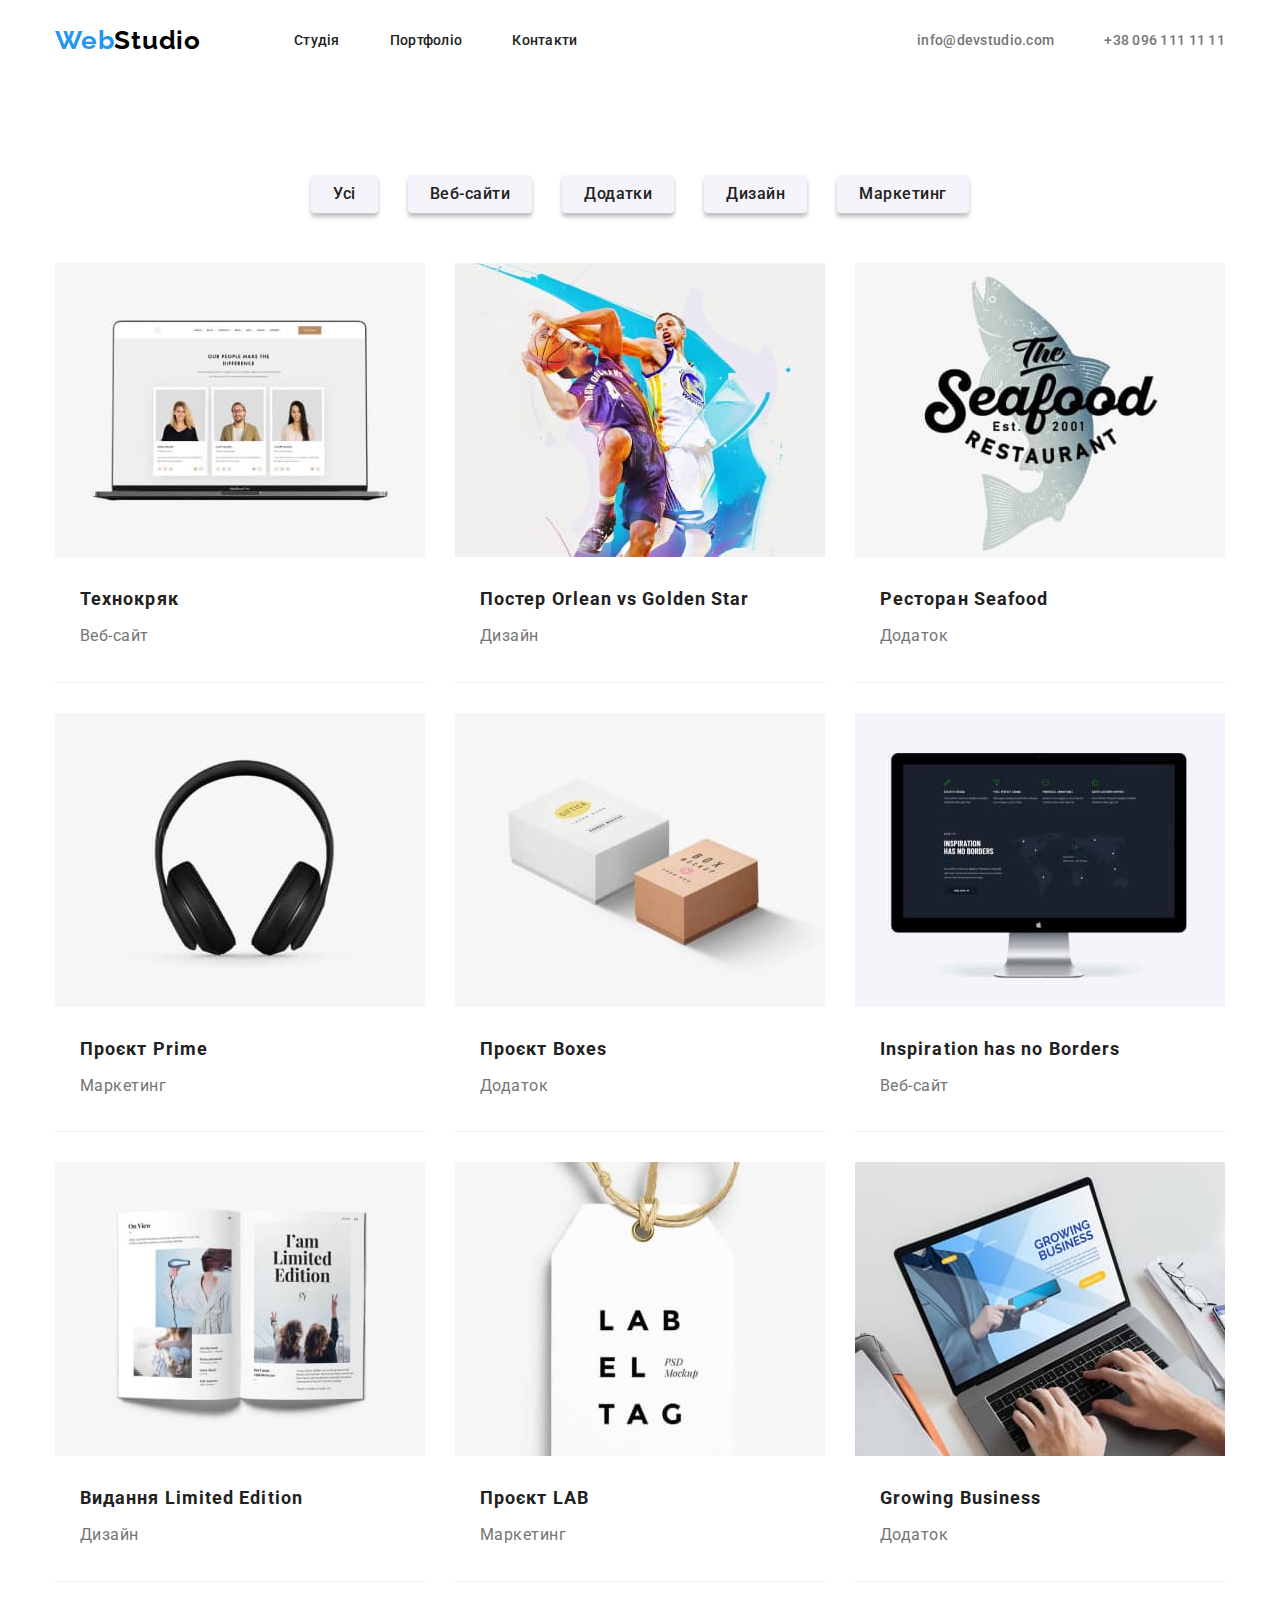
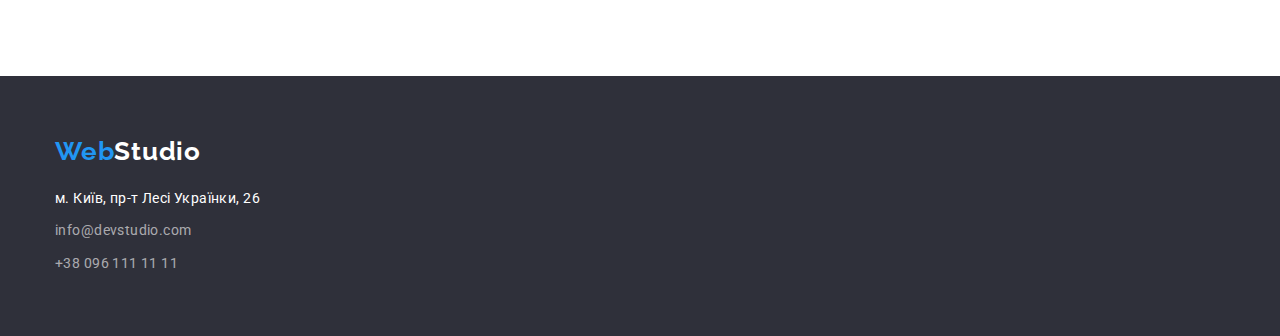
==== portfolio.html @ 8e923740 "Отступы и позиционирование" ====
<!DOCTYPE html>
<html lang="uk">
<head>
    <meta charset="UTF-8">
    <meta http-equiv="X-UA-Compatible" content="IE=edge">
    <meta name="viewport" content="width=device-width, initial-scale=1.0">
    <title>Портфоліо</title>
    <link href="https://fonts.googleapis.com/css2?family=Raleway:wght@700&family=Roboto:wght@400;500;700;900&display=swap"
        rel="stylesheet">
    <link rel="stylesheet" href="https://cdnjs.cloudflare.com/ajax/libs/modern-normalize/1.0.0/modern-normalize.min.css"/>
    <link rel="stylesheet" href="./css/styles.css">
</head>
<body>
<!-- шапка сайту -->
<header>
    <div class="container main-nav">
        <nav class="main-nav">
            <a class="logo" href="./index.html" lang="en"><span class="logo-accent">Web</span>Studio</a>
            <ul class="site-nav list">
                <li class="item"><a class="link" href="./index.html">Студія</a></li>
                <li class="item"><a class="link" href="./portfolio.html">Портфоліо</a></li>
                <li class="item"><a class="link" href="#">Контакти</a></li>
            </ul>
        </nav>
        <ul class="contact-nav list">
            <li class="item">
                <a class="link" href="mailto:info@devstudio.com">info@devstudio.com</a>
            </li>
            <li class="item">
                <a class="link" href="tel:+380961111111">+38 096 111 11 11</a>
            </li>
        </ul>
    </div>
</header>

<main>

<!-- Секція портфоліо -->

    <!-- перша секция - кнопки - портфоліо-->
<section class="section">
<div class="container">
    <h1 class="visually-hidden">Портфоліо</h1>
    <ul class="list portfolio">
        <li class="filter-item"><button class="button" type="button">Усі</button></li>
        <li class="filter-item"><button class="button" type="button">Веб-сайти</button></li>
        <li class="filter-item"><button class="button" type="button">Додатки</button></li>
        <li class="filter-item"><button class="button" type="button">Дизайн</button></li>
        <li class="filter-item"><button class="button" type="button">Маркетинг</button></li>
    </ul>
    <ul class="card list">
        <li class="poster">
            <img src="./images/technocryak.jpg" alt="Сайт Технокряк" width="370">
            <h3 class="poster-title">Технокряк</h3>
            <p class="poster-descr">Веб-сайт</p>
        </li>
        <li class="poster">
            <img src="./images/poster.jpg" alt="Дизайн Постер" width="370">
            <h3 class="poster-title">Постер <span lang="en"> Orlean vs Golden Star</span></h3>
            <p class="poster-descr">Дизайн</p>
        </li>
        <li class="poster">
            <img src="./images/seafood.jpg" alt="Додаток Ресторан" width="370">
            <h3 class="poster-title">Ресторан <span lang="en">Seafood</span></h3>
            <p class="poster-descr">Додаток</p>
        </li>
        <li class="poster">
            <img src="./images/prime.jpg" alt="Проект Прайм" width="370">
            <h3 class="poster-title">Проєкт <span lang="en">Prime</span></h3>
            <p class="poster-descr">Маркетинг</p>
        </li>
        <li class="poster">
            <img src="./images/boxes.jpg" alt="Додаток Коробки" width="370">
            <h3 class="poster-title">Проєкт <span lang="en">Boxes</span></h3>
            <p class="poster-descr">Додаток</p>
        </li>
        <li class="poster">
            <img src="./images/inspiration.jpg" alt="Сайт Натхнення" width="370">
            <h3 class="poster-title" lang="en">Inspiration has no Borders</h3>
            <p class="poster-descr">Веб-сайт</p>
        </li>
        <li class="poster">
            <img src="./images/book.jpg" alt="Дизайн Видання" width="370">
            <h3 class="poster-title">Видання <span lang="en">Limited Edition</span></h3>
            <p class="poster-descr">Дизайн</p>
        </li>
        <li class="poster">
            <img src="./images/lab.jpg" alt="Проект Лаб" width="370">
            <h3 class="poster-title">Проєкт <span lang="en">LAB</span></h3>
            <p class="poster-descr">Маркетинг</p>
        </li>
        <li class="poster">
            <img src="./images/business.jpg" alt="Додаток Бізнес" width="370">
            <h3 class="poster-title" lang="en">Growing Business</h3>
            <p class="poster-descr">Додаток</p>
        </li>
    </ul>
</div>
</section>
</main>

<!-- підвал -->
    <footer>
    <div class="container">
        <a class="footer-logo" href="./index.html" lang="en"><span class="footer-accent">Web</span>Studio</a>
        <address class="footer-address">
            <ul class="footer list">
                <li class="address"><a class="address-link" href="https://goo.gl/maps/dvsHGnvY2BBrPFE57" target="_blank"
                        rel="noopener norefferer nofollw">м.
                        Київ, пр-т Лесі Українки, 26</a></li>
                <li class="address"><a class="mail-link" href="mailto:info@devstudio.com" lang="en">info@devstudio.com</a>
                </li>
                <li class="address"><a class="phone-link" href="tel:+380961111111">+38 096 111 11 11</a></li>
            </ul>
        </address>
    </div>
    </footer>
</body>
</html>
---- css/styles.css ----
/* цвет текст абзацев #757575 */
/* основной background: #FFFFFF */
/* цвет текст заголовка H2 #212121 */
/* текст навигации по сайту
        основной #212121;
        ховер #2196F3 */
/* цвет лого
        основной #000000);
        акцент #2196F3 */
/* цвет контактов
        основной #757575;
        ховер #2196F3 */
/* цвет подложки HERO #2F303A */
/* цвет подложки кнопки blue  #2196F3;*/
/* цвет белый  #FFFFFF */
/* цвет адреса  #FFFFFF */
/* контакты в футере rgba(255, 255, 255, 0.6); */
/* background третьей секции: #F5F4FA */
/* Портфолио */
/* фильтр-кнопка:
    неактивная кнопка #F5F4FA;
    неактивная текст ##212121;
    активная №2196F3;
    активная текст #FFFFFF */
/* постер: 
     текст заголовка #212121; 
     текст параграфа #757575;
     */
/* основной стиль */
html{
    box-sizing: border-box;
}
:root {
    --basic-color: #757575;
    --basic-white: #FFF;
    --logo-color: #000;
    --accent-color: #2196F3;
    --header-link: #212121;
    --hero-background: #2F303A;
    --section-background: #F5F4FA;
    --footer-contacts: rgba(255, 255, 255, 0.6);
    --btn-hover: #188CE8;
}
/* Студія */

/* Утилиты */
body {
    font-family: 'Roboto', sans-serif;
    color: var(--basic-color);
    background-color: var(--basic-white);
}
.container{
    width: 1200px;
    margin-left: auto;
    margin-right: auto;
    padding-left: 15px;
    padding-right: 15px;
}
h1,h2,h3,p,ul {
    margin-top: 0;
    margin-top: 0;
}

.list {
    list-style: none;
    padding: 0;
    margin: 0;
}

/* Стилізация шапки */
.hdr {
    border-bottom: 1px solid #ECECEC;
}

/* стиль логотипа */
.logo {
    display: block;
    padding-top: 25px;
    padding-bottom: 25px;
    margin-right: 93px;
        
    font-family: 'Raleway', sans-serif;
    font-weight: 700;
    font-size: 26px;
    line-height: 1.2;
    letter-spacing: 0.03em;
    color: var(--logo-color);
    text-decoration: none;
}

.logo-accent {
    color: var(--accent-color);
    text-decoration: none;
}

/* стиль навигації по сайту */

.link {
    color: var(--header-link);
    text-decoration: none;
    font-weight: 500;
    font-size: 14px;
    line-height: 1.1px;
    letter-spacing: 0.02em;
}
 .main-nav {
     display: flex;
     align-items: center;
    }

.site-nav {
    display:flex;
}
.site-nav .link{
    display: block;
    padding-top: 32px;
    padding-bottom: 32px;
}
.site-nav .item:not(:last-child){
    margin-right: 50px;
}
.site-nav .link:hover {
    color: var(--accent-color);
    text-shadow: 0px 4px 4px rgba(0, 0, 0, 0.25);
}

.site-nav .link:focus {
    color: var(--accent-color);
    text-shadow: 0px 4px 4px rgba(0, 0, 0, 0.25);
}
/* Стилизация контактов в шапке */

.contact-nav {
    display: flex;
    margin-left: auto;
}

.contact-nav .item:not(:last-child) {
    margin-right: 50px;
}
.contact-nav .link {
    display: block;
    padding-top: 32px;
    padding-bottom: 32px;

    color: var(--basic-color);
   
    text-decoration: none;
    font-weight: 500;
    font-size: 14px;
    line-height: 1.1;
    letter-spacing: 0.02em;
}

.contact-nav .link:hover {
    color: var(--accent-color);
    text-shadow: 0px 4px 4px rgba(0, 0, 0, 0.25);
}

.contact-nav .link:focus {
    color: var(--accent-color);
    text-shadow: 0px 4px 4px rgba(0, 0, 0, 0.25);
}

/* Cтилізація секції HERO */

.hero {
    padding-top: 200px;
    padding-bottom: 200px;
    background-color: var(--hero-background);
    text-align: center;
}

.hero-title {
    margin-bottom: 30px;
    
    color: var(--basic-white);
    font-weight: 900;
    font-size: 44px;
    line-height: 1.36;
    letter-spacing: 0.06em;
    text-transform: uppercase;
}

.hero-btn {
    padding: 10px 32px;
    
    color: var(--basic-white);
    background-color: var(--accent-color);
    
    font-family: inherit;
    font-weight: 700;
    font-size: 16px;
    line-height: 1.88;
    letter-spacing: 0.06em;
    
    box-shadow: 0px 4px 4px rgba(0, 0, 0, 0.15);
    border-style: none;
    border-radius: 4px;
    cursor: pointer;
}


.hero-btn:hover, .hero-btn:focus {
    background-color: var(--btn-hover);
}

/* Cтилізація секції Особливості */
.section {
    padding-top: 94px;
    padding-bottom: 94px;
}
.visually-hidden {
    position: absolute;
    width: 1px;
    height: 1px;
    margin: -1px;
    border: 0;
    padding: 0;
    white-space: nowrap;
    clip-path: inset(100%);
    clip: rect(0 0 0 0);
    overflow: hidden;
}
.list.features{
    display:flex;

}
.features-item:not(:last-child) {
    margin-right: 30px;
}
.features-title {
    margin-bottom: 10px;

    color: var(--header-link);
    font-weight: 700;
    font-size: 14px;
    line-height: 1.14;
    letter-spacing: 0.03em;
    text-transform: uppercase;
}

.features-text {
    margin-bottom: 0;
    font-size: 14px;
    line-height: 1.7;
    letter-spacing: 0.03em;
}

/*Стилізація секції Чим займаємося  */
.section.second {
    padding-top:0;
}
.title {
    margin-bottom: 50px;

    font-size: 36px;
    line-height: 1.17;
    letter-spacing: 0.03em;

    text-align: center;
}
.main.title {
    color: var(--header-link);
    font-weight: 700;
}
.list.box{
    display:flex;
    justify-content: space-between;
    font-size: 0;
}

/* Стилізація секції Наша команда */
.section.stuff {
    background-color: var(--section-background);
}
.stuff.title {
    color: var(--header-link);
    font-weight: 700;
    }
.list.stuff {
    display:flex;
    justify-content: center;
}
.stuff-item {
    font-size: 0;

    box-shadow: 0px 1px 3px rgba(0, 0, 0, 0.12), 0px 1px 1px rgba(0, 0, 0, 0.14), 0px 2px 1px rgba(0, 0, 0, 0.2);
        border-radius: 0px 0px 4px 4px;
}
.stuff-item:not(:last-child) {
    margin-right: 30px;
}
.stuff-img {
    margin-top: 0;
    margin-bottom: 30px;

    background-color: var(--basic-white);
    box-shadow: 0px 4px 4px rgba(0, 0, 0, 0.25);
    border-radius: 0px 0px 4px 4px;
}
.stuff-name {
    margin-bottom: 10px;

    color: var(--header-link);
    font-weight: 500;
    font-size: 16px;
    line-height: 1.19;
    letter-spacing: 0.03em;
}
.stuff-position {
    margin-bottom: 30px;

    color: var(--basic-color);
    font-size: 16px;
    line-height: 1.19;
    letter-spacing: 0.03em;
    text-align: center;
}

/* Стилізація Footer */
footer {
    padding-top: 60px;
    padding-bottom: 60px;
    background-color: var(--hero-background);
}

.footer-logo,
.footer-accent {
    font-family: 'Raleway';
    font-weight: 700;
    font-size: 26px;
    line-height: 31px;
    letter-spacing: 0.03em;
    text-decoration: none;
}
.footer-logo {   
    color: var(--basic-white);    
}
.footer-accent {
    color: var(--accent-color);
}
.footer-address {
    font-style: normal;
}
.footer.list{
    margin-top:20px;
}

.address:not(:last-child){
    margin-bottom: 9px;
}
.address-link,
.mail-link,
.phone-link {
    text-decoration: none;
    font-weight: 400;
    font-size: 14px;
    line-height: 1.71;
    letter-spacing: 0.03em;
}

.address-link {
    color: var(--basic-white);
}

.mail-link,
.phone-link {
    color: var(--footer-contacts);
}
.address-link:hover,
.mail-link:hover,
.phone-link:hover {
    color: var(--accent-color);
    text-shadow: 0px 4px 4px rgba(0, 0, 0, 0.25);
}

.address-link:focus,
.mail-link:focus,
.phone-link:focus {
    color: var(--accent-color);
    text-shadow: 0px 4px 4px rgba(0, 0, 0, 0.25);
}
/* Портфоліо */
/* Головна секція */
.section .list {
    list-style: none;
}
.list.portfolio{
    display: flex;
    margin-left: auto;
    margin-right: auto;
    margin-bottom: 50px;
    justify-content:center;
}
.filter-item:not(:last-child){
    margin-right: 30px;
}
.button{
    padding: 6px 22px;

    color: var(--header-link);
    background-color: var(--section-background);
    
    font-family: inherit;
    font-weight: 500;
    font-size: 16px;
    line-height: 1.62;
    letter-spacing: 0.03em;
    
    border: 1px solid transparent;
    border-style: none;
    border-radius: 4px;
    box-shadow: 0px 4px 4px rgba(0, 0, 0, 0.25);
    cursor: pointer;
}
.button:focus, .button:hover, .button:active {
    color: var(--basic-white);
    background-color: var(--accent-color);
   }
.card.list{
    display: flex;
    flex-wrap: wrap;
    gap: 30px;
}
.poster{
    border-bottom:1px solid #EEEEEE;
    width: 370px;
} 

.poster-title {
    margin: 20px 25px 4px;
    color: var(--header-link);
    font-weight: 700;
    font-size: 18px;
    line-height: 2;
    letter-spacing: 0.06em;
}
.poster-descr {
    margin: 0 25px 30px;
    color: var(--basic-color);
    font-size: 16px;
    line-height: 1.88;
    letter-spacing: 0.03em;
}
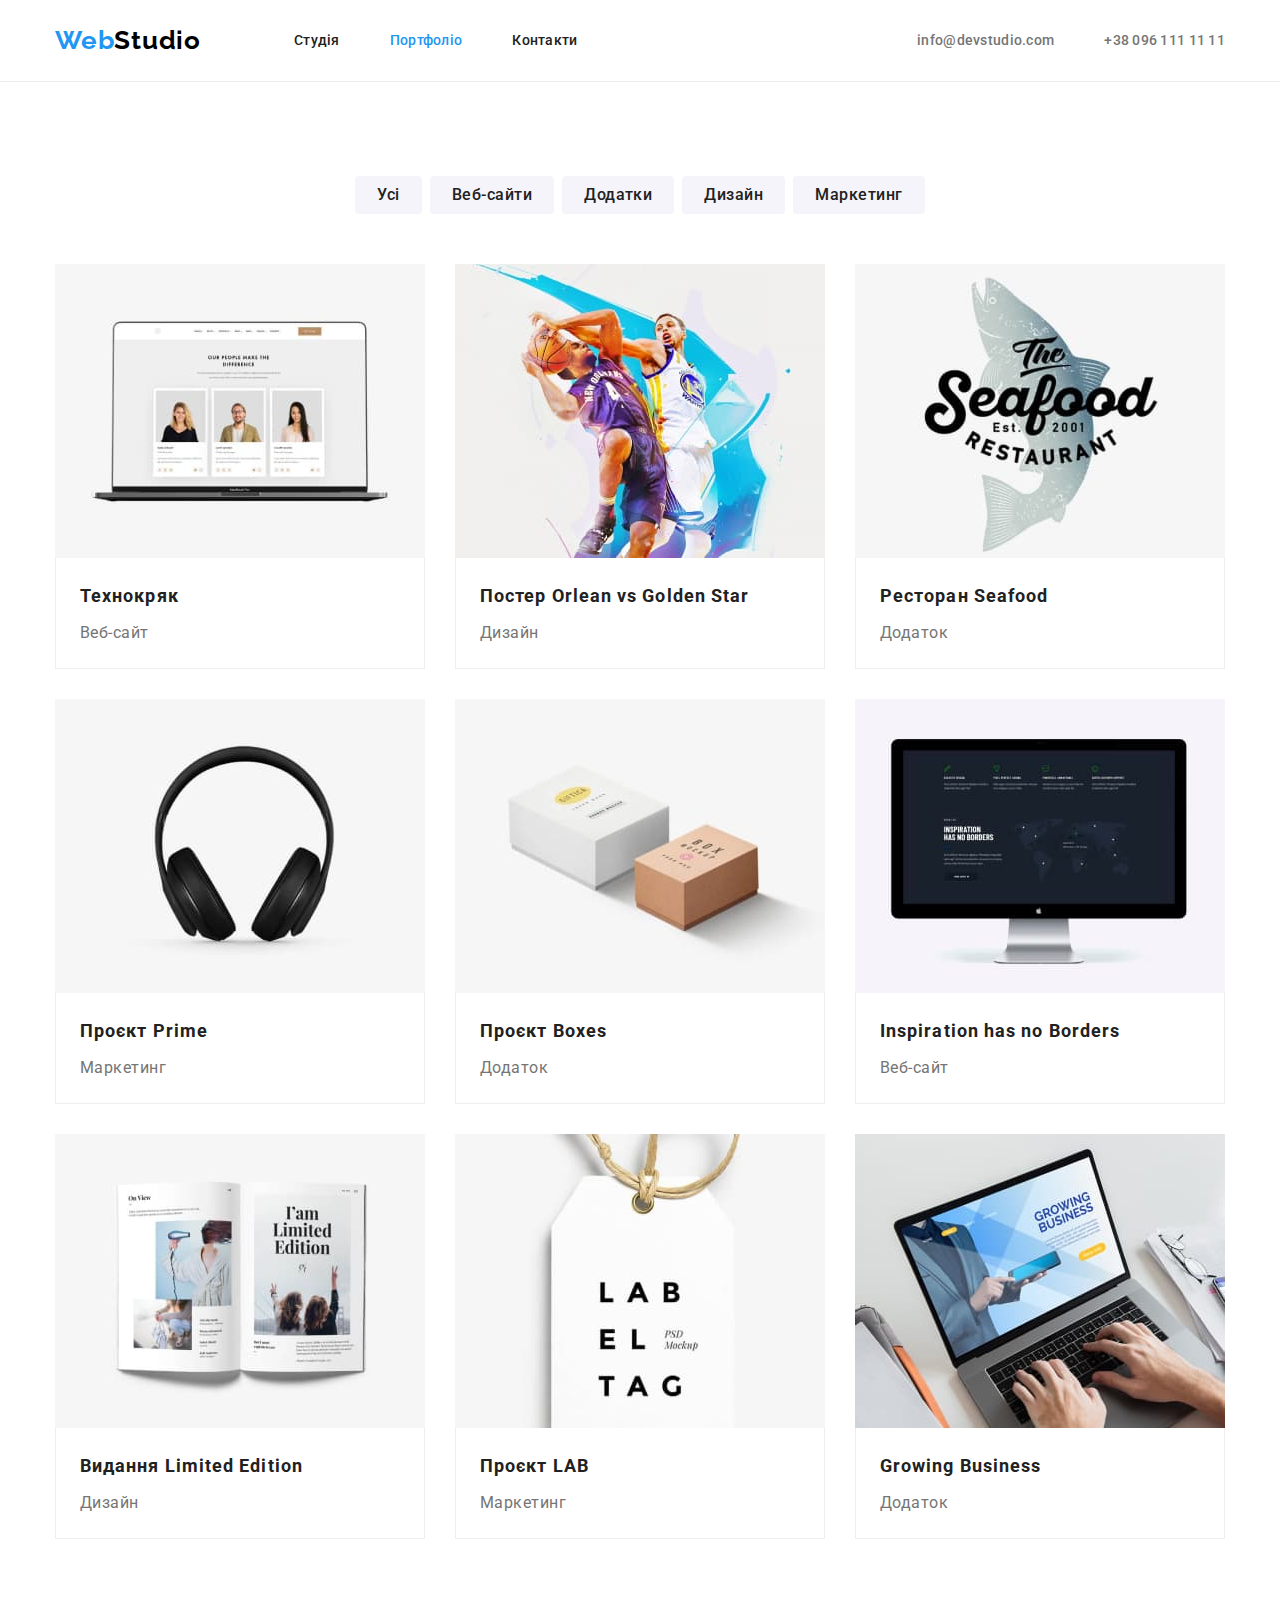
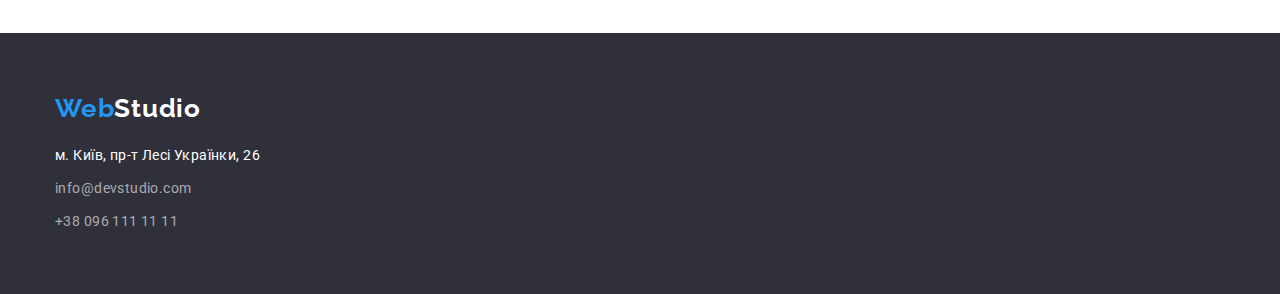
==== commit 7a2be62c: "HW3 fixed" ====
--- a/portfolio.html
+++ b/portfolio.html
@@ -12,26 +12,26 @@
 </head>
 <body>
 <!-- шапка сайту -->
-<header>
-    <div class="container main-nav">
-        <nav class="main-nav">
-            <a class="logo" href="./index.html" lang="en"><span class="logo-accent">Web</span>Studio</a>
-            <ul class="site-nav list">
-                <li class="item"><a class="link" href="./index.html">Студія</a></li>
-                <li class="item"><a class="link" href="./portfolio.html">Портфоліо</a></li>
-                <li class="item"><a class="link" href="#">Контакти</a></li>
+    <header class="header">
+        <div class="container main-nav">
+            <nav class="main-nav">
+                <a class="logo" href="./index.html" lang="en"><span class="logo-accent">Web</span>Studio</a>
+                <ul class="site-nav list">
+                    <li class="item"><a class="link" href="./index.html">Студія</a></li>
+                    <li class="item"><a class="link current" href="./portfolio.html">Портфоліо</a></li>
+                    <li class="item"><a class="link" href="#">Контакти</a></li>
+                </ul>
+            </nav>
+            <ul class="contact-nav list">
+                <li class="item">
+                    <a class="link" href="mailto:info@devstudio.com">info@devstudio.com</a>
+                </li>
+                <li class="item">
+                    <a class="link" href="tel:+380961111111">+38 096 111 11 11</a>
+                </li>
             </ul>
-        </nav>
-        <ul class="contact-nav list">
-            <li class="item">
-                <a class="link" href="mailto:info@devstudio.com">info@devstudio.com</a>
-            </li>
-            <li class="item">
-                <a class="link" href="tel:+380961111111">+38 096 111 11 11</a>
-            </li>
-        </ul>
-    </div>
-</header>
+        </div>
+    </header>
 
 <main>
 
@@ -50,49 +50,67 @@
     </ul>
     <ul class="card list">
         <li class="poster">
-            <img src="./images/technocryak.jpg" alt="Сайт Технокряк" width="370">
-            <h3 class="poster-title">Технокряк</h3>
-            <p class="poster-descr">Веб-сайт</p>
+            <img class="poster-img" src="./images/technocryak.jpg" alt="Сайт Технокряк" width="370">
+            <div class="poster-content">
+                <h3 class="poster-title">Технокряк</h3>
+                <p class="poster-descr">Веб-сайт</p>
+            </div>
         </li>
         <li class="poster">
             <img src="./images/poster.jpg" alt="Дизайн Постер" width="370">
-            <h3 class="poster-title">Постер <span lang="en"> Orlean vs Golden Star</span></h3>
-            <p class="poster-descr">Дизайн</p>
+            <div class="poster-content">
+                <h3 class="poster-title">Постер <span lang="en"> Orlean vs Golden Star</span></h3>
+                <p class="poster-descr">Дизайн</p>
+            </div>
         </li>
         <li class="poster">
             <img src="./images/seafood.jpg" alt="Додаток Ресторан" width="370">
-            <h3 class="poster-title">Ресторан <span lang="en">Seafood</span></h3>
-            <p class="poster-descr">Додаток</p>
+            <div class="poster-content">
+                <h3 class="poster-title">Ресторан <span lang="en">Seafood</span></h3>
+                <p class="poster-descr">Додаток</p>
+            </div>
         </li>
         <li class="poster">
             <img src="./images/prime.jpg" alt="Проект Прайм" width="370">
-            <h3 class="poster-title">Проєкт <span lang="en">Prime</span></h3>
-            <p class="poster-descr">Маркетинг</p>
+            <div class="poster-content">
+                <h3 class="poster-title">Проєкт <span lang="en">Prime</span></h3>
+                <p class="poster-descr">Маркетинг</p>
+            </div>
         </li>
         <li class="poster">
             <img src="./images/boxes.jpg" alt="Додаток Коробки" width="370">
-            <h3 class="poster-title">Проєкт <span lang="en">Boxes</span></h3>
-            <p class="poster-descr">Додаток</p>
+            <div class="poster-content">
+                <h3 class="poster-title">Проєкт <span lang="en">Boxes</span></h3>
+                <p class="poster-descr">Додаток</p>
+            </div>
         </li>
         <li class="poster">
             <img src="./images/inspiration.jpg" alt="Сайт Натхнення" width="370">
-            <h3 class="poster-title" lang="en">Inspiration has no Borders</h3>
-            <p class="poster-descr">Веб-сайт</p>
+            <div class="poster-content">
+                <h3 class="poster-title" lang="en">Inspiration has no Borders</h3>
+                <p class="poster-descr">Веб-сайт</p>
+            </div>
         </li>
         <li class="poster">
             <img src="./images/book.jpg" alt="Дизайн Видання" width="370">
-            <h3 class="poster-title">Видання <span lang="en">Limited Edition</span></h3>
-            <p class="poster-descr">Дизайн</p>
+            <div class="poster-content">
+                <h3 class="poster-title">Видання <span lang="en">Limited Edition</span></h3>
+                <p class="poster-descr">Дизайн</p>
+            </div>
         </li>
         <li class="poster">
             <img src="./images/lab.jpg" alt="Проект Лаб" width="370">
-            <h3 class="poster-title">Проєкт <span lang="en">LAB</span></h3>
-            <p class="poster-descr">Маркетинг</p>
+            <div class="poster-content">
+                <h3 class="poster-title">Проєкт <span lang="en">LAB</span></h3>
+                <p class="poster-descr">Маркетинг</p>
+            </div>
         </li>
         <li class="poster">
             <img src="./images/business.jpg" alt="Додаток Бізнес" width="370">
-            <h3 class="poster-title" lang="en">Growing Business</h3>
-            <p class="poster-descr">Додаток</p>
+            <div class="poster-content">
+                <h3 class="poster-title" lang="en">Growing Business</h3>
+                <p class="poster-descr">Додаток</p>
+            </div>
         </li>
     </ul>
 </div>
@@ -101,19 +119,19 @@
 
 <!-- підвал -->
     <footer>
-    <div class="container">
-        <a class="footer-logo" href="./index.html" lang="en"><span class="footer-accent">Web</span>Studio</a>
-        <address class="footer-address">
-            <ul class="footer list">
-                <li class="address"><a class="address-link" href="https://goo.gl/maps/dvsHGnvY2BBrPFE57" target="_blank"
-                        rel="noopener norefferer nofollw">м.
-                        Київ, пр-т Лесі Українки, 26</a></li>
-                <li class="address"><a class="mail-link" href="mailto:info@devstudio.com" lang="en">info@devstudio.com</a>
-                </li>
-                <li class="address"><a class="phone-link" href="tel:+380961111111">+38 096 111 11 11</a></li>
-            </ul>
-        </address>
-    </div>
+        <div class="container">
+            <a class="footer-logo" href="./index.html" lang="en"><span class="footer-accent">Web</span>Studio</a>
+            <address class="footer-address">
+                <ul class="list">
+                    <li class="address"><a class="address-link" href="https://goo.gl/maps/dvsHGnvY2BBrPFE57" target="_blank"
+                            rel="noopener norefferer nofollw">м.
+                            Київ, пр-т Лесі Українки, 26</a></li>
+                    <li class="address"><a class="mail-link" href="mailto:info@devstudio.com"
+                            lang="en">info@devstudio.com</a></li>
+                    <li class="address"><a class="phone-link" href="tel:+380961111111">+38 096 111 11 11</a></li>
+                </ul>
+            </address>
+        </div>
     </footer>
 </body>
 </html>
--- a/css/styles.css
+++ b/css/styles.css
@@ -100,7 +100,7 @@
     text-decoration: none;
     font-weight: 500;
     font-size: 14px;
-    line-height: 1.1px;
+    line-height: 1.1;
     letter-spacing: 0.02em;
 }
  .main-nav {
@@ -119,17 +119,18 @@
 .site-nav .item:not(:last-child){
     margin-right: 50px;
 }
-.site-nav .link:hover {
+.site-nav .link:hover, .site-nav .link:focus, .site-nav .link:active {
     color: var(--accent-color);
     text-shadow: 0px 4px 4px rgba(0, 0, 0, 0.25);
 }
-
-.site-nav .link:focus {
-    color: var(--accent-color);
-    text-shadow: 0px 4px 4px rgba(0, 0, 0, 0.25);
-}
+.current {
+    color: var(--accent-color);
+}
+
 /* Стилизация контактов в шапке */
-
+.header{
+    border-bottom: 1px solid #ECECEC;
+}
 .contact-nav {
     display: flex;
     margin-left: auto;
@@ -154,16 +155,16 @@
 
 .contact-nav .link:hover {
     color: var(--accent-color);
-    text-shadow: 0px 4px 4px rgba(0, 0, 0, 0.25);
 }
 
 .contact-nav .link:focus {
     color: var(--accent-color);
-    text-shadow: 0px 4px 4px rgba(0, 0, 0, 0.25);
 }
 
 /* Cтилізація секції HERO */
-
+.hero .container {
+    width: 696px;
+}
 .hero {
     padding-top: 200px;
     padding-bottom: 200px;
@@ -173,6 +174,7 @@
 
 .hero-title {
     margin-bottom: 30px;
+    
     
     color: var(--basic-white);
     font-weight: 900;
@@ -199,7 +201,6 @@
     border-radius: 4px;
     cursor: pointer;
 }
-
 
 .hero-btn:hover, .hero-btn:focus {
     background-color: var(--btn-hover);
@@ -225,10 +226,12 @@
 .list.features{
     display:flex;
 
-}
-.features-item:not(:last-child) {
-    margin-right: 30px;
-}
+    gap: 30px;
+}
+.features-item{
+     flex-basis: calc((100% - 90px) / 4);   
+}
+
 .features-title {
     margin-bottom: 10px;
 
@@ -266,8 +269,8 @@
 }
 .list.box{
     display:flex;
-    justify-content: space-between;
     font-size: 0;
+    gap: 30px;
 }
 
 /* Стилізація секції Наша команда */
@@ -284,21 +287,14 @@
 }
 .stuff-item {
     font-size: 0;
-
+    background: var(--basic-white);
     box-shadow: 0px 1px 3px rgba(0, 0, 0, 0.12), 0px 1px 1px rgba(0, 0, 0, 0.14), 0px 2px 1px rgba(0, 0, 0, 0.2);
-        border-radius: 0px 0px 4px 4px;
+    border-radius: 0px 0px 4px 4px;
 }
 .stuff-item:not(:last-child) {
     margin-right: 30px;
 }
-.stuff-img {
-    margin-top: 0;
-    margin-bottom: 30px;
-
-    background-color: var(--basic-white);
-    box-shadow: 0px 4px 4px rgba(0, 0, 0, 0.25);
-    border-radius: 0px 0px 4px 4px;
-}
+
 .stuff-name {
     margin-bottom: 10px;
 
@@ -307,15 +303,18 @@
     font-size: 16px;
     line-height: 1.19;
     letter-spacing: 0.03em;
+    text-align: center;
 }
 .stuff-position {
-    margin-bottom: 30px;
-
+    margin: 0;
     color: var(--basic-color);
     font-size: 16px;
     line-height: 1.19;
     letter-spacing: 0.03em;
     text-align: center;
+}
+.team-box{
+    padding: 30px 32px;
 }
 
 /* Стилізація Footer */
@@ -342,8 +341,6 @@
 }
 .footer-address {
     font-style: normal;
-}
-.footer.list{
     margin-top:20px;
 }
 
@@ -388,14 +385,11 @@
 }
 .list.portfolio{
     display: flex;
-    margin-left: auto;
-    margin-right: auto;
     margin-bottom: 50px;
     justify-content:center;
-}
-.filter-item:not(:last-child){
-    margin-right: 30px;
-}
+    gap: 8px;
+}
+
 .button{
     padding: 6px 22px;
 
@@ -411,25 +405,37 @@
     border: 1px solid transparent;
     border-style: none;
     border-radius: 4px;
-    box-shadow: 0px 4px 4px rgba(0, 0, 0, 0.25);
+
     cursor: pointer;
 }
 .button:focus, .button:hover, .button:active {
     color: var(--basic-white);
     background-color: var(--accent-color);
+    box-shadow: 0px 4px 4px rgba(0, 0, 0, 0.25);
    }
+   /* ---- Posters ---- */
+
 .card.list{
     display: flex;
     flex-wrap: wrap;
     gap: 30px;
 }
-.poster{
-    border-bottom:1px solid #EEEEEE;
+.poster {
     width: 370px;
 } 
-
+.poster img{
+    display: block;
+}
+
+.poster-content {  
+    margin: 0;
+    padding: 20px 24px;
+    border-left: 1px solid #EEEEEE;
+    border-right: 1px solid #EEEEEE;
+    border-bottom: 1px solid #EEEEEE;
+}
 .poster-title {
-    margin: 20px 25px 4px;
+    margin-bottom: 4px;
     color: var(--header-link);
     font-weight: 700;
     font-size: 18px;
@@ -437,7 +443,7 @@
     letter-spacing: 0.06em;
 }
 .poster-descr {
-    margin: 0 25px 30px;
+    margin: 0;
     color: var(--basic-color);
     font-size: 16px;
     line-height: 1.88;
